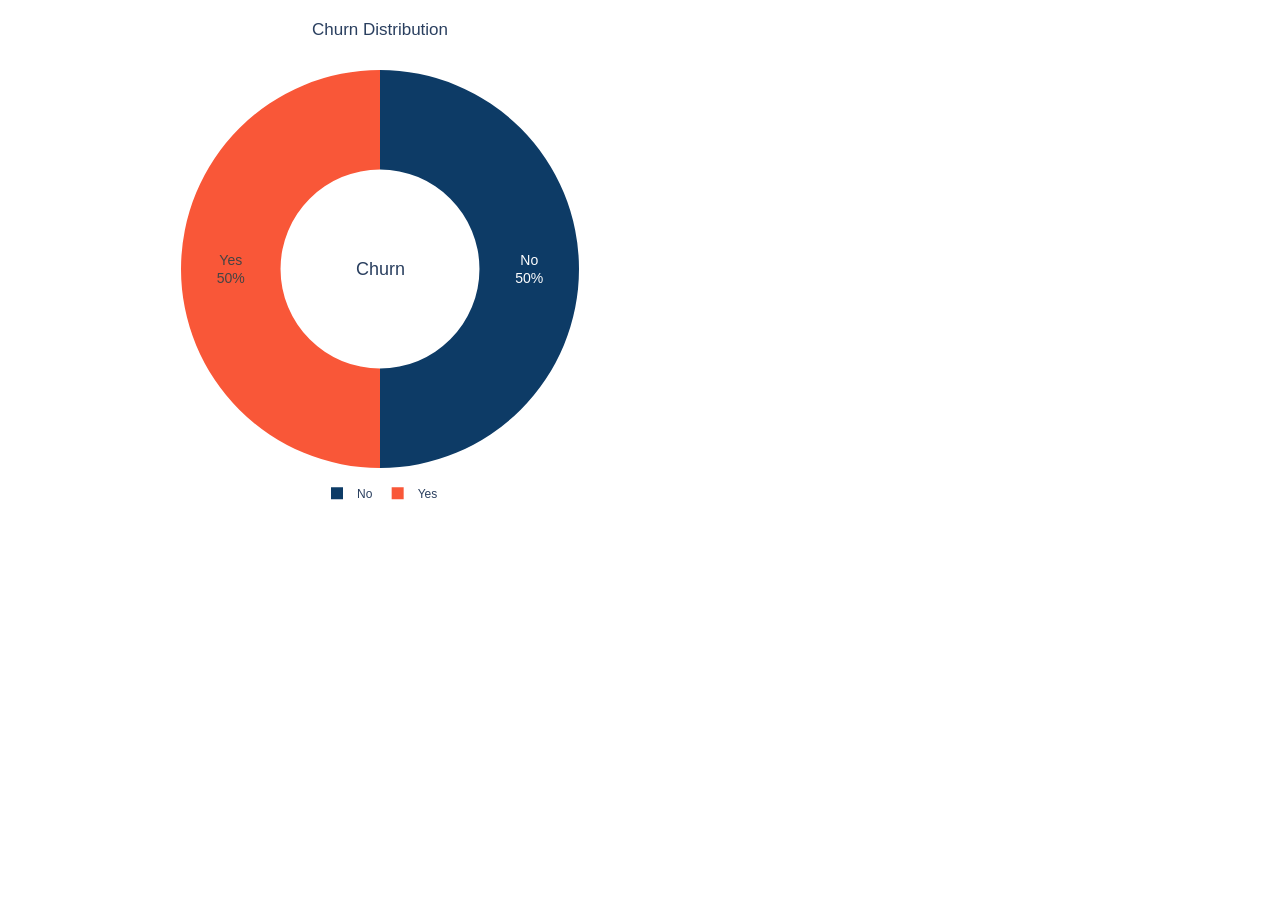
==== website/assets/graphs/cell024_out01.html @ 718bc784 "Update website and notebook" ====
<!doctype html>
<html>
<head>
  <meta charset="utf-8" />
  <meta name="viewport" content="width=device-width, initial-scale=1" />
  <script src="https://cdn.plot.ly/plotly-2.35.2.min.js"></script>
  <style>html,body,#plot{margin:0;height:100%;width:100%;background:#fff;}</style>
</head>
<body>
  <div id="plot"></div>
  <script>
    Plotly.newPlot('plot', [{"hole": 0.5, "hoverinfo": "label+percent+name", "labels": ["No", "Yes"], "marker": {"colors": ["#0D3B66", "#F95738"]}, "name": "Churn", "sort": false, "textfont": {"size": 14}, "textinfo": "percent+label", "type": "pie", "values": {"bdata": "KxRNBw==", "dtype": "i2"}}], {"annotations": [{"font": {"size": 18}, "showarrow": false, "text": "Churn", "x": 0.5, "y": 0.5}], "height": 520, "legend": {"orientation": "h", "x": 0.5, "xanchor": "center", "y": -0.1, "yanchor": "bottom"}, "margin": {"b": 40, "l": 40, "r": 40, "t": 70}, "template": {"data": {"bar": [{"error_x": {"color": "#2a3f5f"}, "error_y": {"color": "#2a3f5f"}, "marker": {"line": {"color": "white", "width": 0.5}, "pattern": {"fillmode": "overlay", "size": 10, "solidity": 0.2}}, "type": "bar"}], "barpolar": [{"marker": {"line": {"color": "white", "width": 0.5}, "pattern": {"fillmode": "overlay", "size": 10, "solidity": 0.2}}, "type": "barpolar"}], "carpet": [{"aaxis": {"endlinecolor": "#2a3f5f", "gridcolor": "#C8D4E3", "linecolor": "#C8D4E3", "minorgridcolor": "#C8D4E3", "startlinecolor": "#2a3f5f"}, "baxis": {"endlinecolor": "#2a3f5f", "gridcolor": "#C8D4E3", "linecolor": "#C8D4E3", "minorgridcolor": "#C8D4E3", "startlinecolor": "#2a3f5f"}, "type": "carpet"}], "choropleth": [{"colorbar": {"outlinewidth": 0, "ticks": ""}, "type": "choropleth"}], "contour": [{"colorbar": {"outlinewidth": 0, "ticks": ""}, "colorscale": [[0, "#0d0887"], [0.1111111111111111, "#46039f"], [0.2222222222222222, "#7201a8"], [0.3333333333333333, "#9c179e"], [0.4444444444444444, "#bd3786"], [0.5555555555555556, "#d8576b"], [0.6666666666666666, "#ed7953"], [0.7777777777777778, "#fb9f3a"], [0.8888888888888888, "#fdca26"], [1, "#f0f921"]], "type": "contour"}], "contourcarpet": [{"colorbar": {"outlinewidth": 0, "ticks": ""}, "type": "contourcarpet"}], "heatmap": [{"colorbar": {"outlinewidth": 0, "ticks": ""}, "colorscale": [[0, "#0d0887"], [0.1111111111111111, "#46039f"], [0.2222222222222222, "#7201a8"], [0.3333333333333333, "#9c179e"], [0.4444444444444444, "#bd3786"], [0.5555555555555556, "#d8576b"], [0.6666666666666666, "#ed7953"], [0.7777777777777778, "#fb9f3a"], [0.8888888888888888, "#fdca26"], [1, "#f0f921"]], "type": "heatmap"}], "histogram": [{"marker": {"pattern": {"fillmode": "overlay", "size": 10, "solidity": 0.2}}, "type": "histogram"}], "histogram2d": [{"colorbar": {"outlinewidth": 0, "ticks": ""}, "colorscale": [[0, "#0d0887"], [0.1111111111111111, "#46039f"], [0.2222222222222222, "#7201a8"], [0.3333333333333333, "#9c179e"], [0.4444444444444444, "#bd3786"], [0.5555555555555556, "#d8576b"], [0.6666666666666666, "#ed7953"], [0.7777777777777778, "#fb9f3a"], [0.8888888888888888, "#fdca26"], [1, "#f0f921"]], "type": "histogram2d"}], "histogram2dcontour": [{"colorbar": {"outlinewidth": 0, "ticks": ""}, "colorscale": [[0, "#0d0887"], [0.1111111111111111, "#46039f"], [0.2222222222222222, "#7201a8"], [0.3333333333333333, "#9c179e"], [0.4444444444444444, "#bd3786"], [0.5555555555555556, "#d8576b"], [0.6666666666666666, "#ed7953"], [0.7777777777777778, "#fb9f3a"], [0.8888888888888888, "#fdca26"], [1, "#f0f921"]], "type": "histogram2dcontour"}], "mesh3d": [{"colorbar": {"outlinewidth": 0, "ticks": ""}, "type": "mesh3d"}], "parcoords": [{"line": {"colorbar": {"outlinewidth": 0, "ticks": ""}}, "type": "parcoords"}], "pie": [{"automargin": true, "type": "pie"}], "scatter": [{"fillpattern": {"fillmode": "overlay", "size": 10, "solidity": 0.2}, "type": "scatter"}], "scatter3d": [{"line": {"colorbar": {"outlinewidth": 0, "ticks": ""}}, "marker": {"colorbar": {"outlinewidth": 0, "ticks": ""}}, "type": "scatter3d"}], "scattercarpet": [{"marker": {"colorbar": {"outlinewidth": 0, "ticks": ""}}, "type": "scattercarpet"}], "scattergeo": [{"marker": {"colorbar": {"outlinewidth": 0, "ticks": ""}}, "type": "scattergeo"}], "scattergl": [{"marker": {"colorbar": {"outlinewidth": 0, "ticks": ""}}, "type": "scattergl"}], "scattermap": [{"marker": {"colorbar": {"outlinewidth": 0, "ticks": ""}}, "type": "scattermap"}], "scattermapbox": [{"marker": {"colorbar": {"outlinewidth": 0, "ticks": ""}}, "type": "scattermapbox"}], "scatterpolar": [{"marker": {"colorbar": {"outlinewidth": 0, "ticks": ""}}, "type": "scatterpolar"}], "scatterpolargl": [{"marker": {"colorbar": {"outlinewidth": 0, "ticks": ""}}, "type": "scatterpolargl"}], "scatterternary": [{"marker": {"colorbar": {"outlinewidth": 0, "ticks": ""}}, "type": "scatterternary"}], "surface": [{"colorbar": {"outlinewidth": 0, "ticks": ""}, "colorscale": [[0, "#0d0887"], [0.1111111111111111, "#46039f"], [0.2222222222222222, "#7201a8"], [0.3333333333333333, "#9c179e"], [0.4444444444444444, "#bd3786"], [0.5555555555555556, "#d8576b"], [0.6666666666666666, "#ed7953"], [0.7777777777777778, "#fb9f3a"], [0.8888888888888888, "#fdca26"], [1, "#f0f921"]], "type": "surface"}], "table": [{"cells": {"fill": {"color": "#EBF0F8"}, "line": {"color": "white"}}, "header": {"fill": {"color": "#C8D4E3"}, "line": {"color": "white"}}, "type": "table"}]}, "layout": {"annotationdefaults": {"arrowcolor": "#2a3f5f", "arrowhead": 0, "arrowwidth": 1}, "autotypenumbers": "strict", "coloraxis": {"colorbar": {"outlinewidth": 0, "ticks": ""}}, "colorscale": {"diverging": [[0, "#8e0152"], [0.1, "#c51b7d"], [0.2, "#de77ae"], [0.3, "#f1b6da"], [0.4, "#fde0ef"], [0.5, "#f7f7f7"], [0.6, "#e6f5d0"], [0.7, "#b8e186"], [0.8, "#7fbc41"], [0.9, "#4d9221"], [1, "#276419"]], "sequential": [[0, "#0d0887"], [0.1111111111111111, "#46039f"], [0.2222222222222222, "#7201a8"], [0.3333333333333333, "#9c179e"], [0.4444444444444444, "#bd3786"], [0.5555555555555556, "#d8576b"], [0.6666666666666666, "#ed7953"], [0.7777777777777778, "#fb9f3a"], [0.8888888888888888, "#fdca26"], [1, "#f0f921"]], "sequentialminus": [[0, "#0d0887"], [0.1111111111111111, "#46039f"], [0.2222222222222222, "#7201a8"], [0.3333333333333333, "#9c179e"], [0.4444444444444444, "#bd3786"], [0.5555555555555556, "#d8576b"], [0.6666666666666666, "#ed7953"], [0.7777777777777778, "#fb9f3a"], [0.8888888888888888, "#fdca26"], [1, "#f0f921"]]}, "colorway": ["#636efa", "#EF553B", "#00cc96", "#ab63fa", "#FFA15A", "#19d3f3", "#FF6692", "#B6E880", "#FF97FF", "#FECB52"], "font": {"color": "#2a3f5f"}, "geo": {"bgcolor": "white", "lakecolor": "white", "landcolor": "white", "showlakes": true, "showland": true, "subunitcolor": "#C8D4E3"}, "hoverlabel": {"align": "left"}, "hovermode": "closest", "mapbox": {"style": "light"}, "paper_bgcolor": "white", "plot_bgcolor": "white", "polar": {"angularaxis": {"gridcolor": "#EBF0F8", "linecolor": "#EBF0F8", "ticks": ""}, "bgcolor": "white", "radialaxis": {"gridcolor": "#EBF0F8", "linecolor": "#EBF0F8", "ticks": ""}}, "scene": {"xaxis": {"backgroundcolor": "white", "gridcolor": "#DFE8F3", "gridwidth": 2, "linecolor": "#EBF0F8", "showbackground": true, "ticks": "", "zerolinecolor": "#EBF0F8"}, "yaxis": {"backgroundcolor": "white", "gridcolor": "#DFE8F3", "gridwidth": 2, "linecolor": "#EBF0F8", "showbackground": true, "ticks": "", "zerolinecolor": "#EBF0F8"}, "zaxis": {"backgroundcolor": "white", "gridcolor": "#DFE8F3", "gridwidth": 2, "linecolor": "#EBF0F8", "showbackground": true, "ticks": "", "zerolinecolor": "#EBF0F8"}}, "shapedefaults": {"line": {"color": "#2a3f5f"}}, "ternary": {"aaxis": {"gridcolor": "#DFE8F3", "linecolor": "#A2B1C6", "ticks": ""}, "baxis": {"gridcolor": "#DFE8F3", "linecolor": "#A2B1C6", "ticks": ""}, "bgcolor": "white", "caxis": {"gridcolor": "#DFE8F3", "linecolor": "#A2B1C6", "ticks": ""}}, "title": {"x": 0.05}, "xaxis": {"automargin": true, "gridcolor": "#EBF0F8", "linecolor": "#EBF0F8", "ticks": "", "title": {"standoff": 15}, "zerolinecolor": "#EBF0F8", "zerolinewidth": 2}, "yaxis": {"automargin": true, "gridcolor": "#EBF0F8", "linecolor": "#EBF0F8", "ticks": "", "title": {"standoff": 15}, "zerolinecolor": "#EBF0F8", "zerolinewidth": 2}}}, "title": {"text": "Churn Distribution", "x": 0.5}, "width": 760, "xaxis": {"anchor": "y", "domain": [0, 1]}, "yaxis": {"anchor": "x", "domain": [0, 1]}}, {responsive:true});
  </script>
</body>
</html>
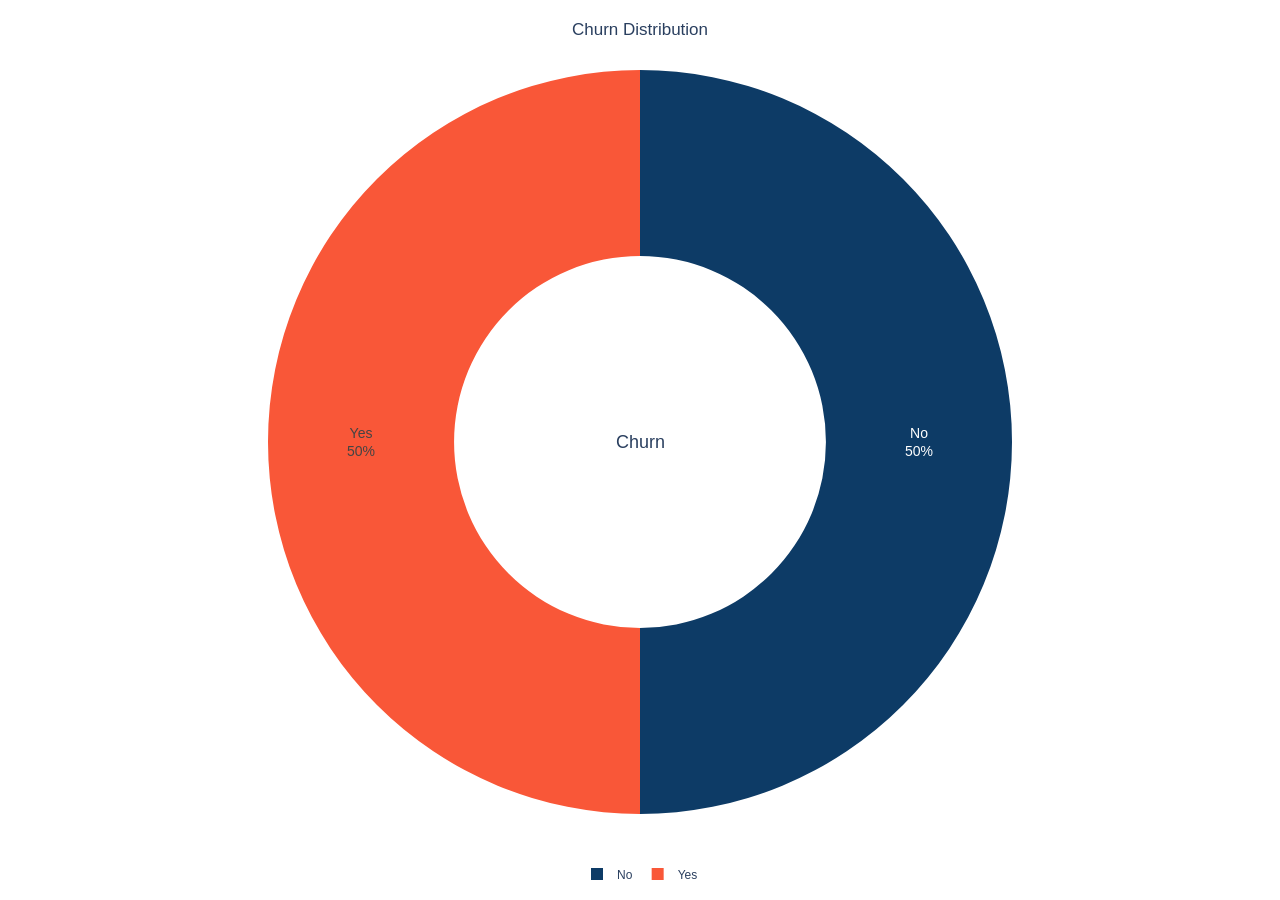
==== commit 65845fba: "Improve chart responsiveness and add churn reduction insights" ====
--- a/website/assets/graphs/cell024_out01.html
+++ b/website/assets/graphs/cell024_out01.html
@@ -4,12 +4,20 @@
   <meta charset="utf-8" />
   <meta name="viewport" content="width=device-width, initial-scale=1" />
   <script src="https://cdn.plot.ly/plotly-2.35.2.min.js"></script>
-  <style>html,body,#plot{margin:0;height:100%;width:100%;background:#fff;}</style>
+  <style>
+    html, body { margin: 0; width: 100%; height: 100%; overflow: hidden; background: #fff; }
+    #plot { width: 100%; height: 100%; }
+  </style>
 </head>
 <body>
   <div id="plot"></div>
   <script>
-    Plotly.newPlot('plot', [{"hole": 0.5, "hoverinfo": "label+percent+name", "labels": ["No", "Yes"], "marker": {"colors": ["#0D3B66", "#F95738"]}, "name": "Churn", "sort": false, "textfont": {"size": 14}, "textinfo": "percent+label", "type": "pie", "values": {"bdata": "KxRNBw==", "dtype": "i2"}}], {"annotations": [{"font": {"size": 18}, "showarrow": false, "text": "Churn", "x": 0.5, "y": 0.5}], "height": 520, "legend": {"orientation": "h", "x": 0.5, "xanchor": "center", "y": -0.1, "yanchor": "bottom"}, "margin": {"b": 40, "l": 40, "r": 40, "t": 70}, "template": {"data": {"bar": [{"error_x": {"color": "#2a3f5f"}, "error_y": {"color": "#2a3f5f"}, "marker": {"line": {"color": "white", "width": 0.5}, "pattern": {"fillmode": "overlay", "size": 10, "solidity": 0.2}}, "type": "bar"}], "barpolar": [{"marker": {"line": {"color": "white", "width": 0.5}, "pattern": {"fillmode": "overlay", "size": 10, "solidity": 0.2}}, "type": "barpolar"}], "carpet": [{"aaxis": {"endlinecolor": "#2a3f5f", "gridcolor": "#C8D4E3", "linecolor": "#C8D4E3", "minorgridcolor": "#C8D4E3", "startlinecolor": "#2a3f5f"}, "baxis": {"endlinecolor": "#2a3f5f", "gridcolor": "#C8D4E3", "linecolor": "#C8D4E3", "minorgridcolor": "#C8D4E3", "startlinecolor": "#2a3f5f"}, "type": "carpet"}], "choropleth": [{"colorbar": {"outlinewidth": 0, "ticks": ""}, "type": "choropleth"}], "contour": [{"colorbar": {"outlinewidth": 0, "ticks": ""}, "colorscale": [[0, "#0d0887"], [0.1111111111111111, "#46039f"], [0.2222222222222222, "#7201a8"], [0.3333333333333333, "#9c179e"], [0.4444444444444444, "#bd3786"], [0.5555555555555556, "#d8576b"], [0.6666666666666666, "#ed7953"], [0.7777777777777778, "#fb9f3a"], [0.8888888888888888, "#fdca26"], [1, "#f0f921"]], "type": "contour"}], "contourcarpet": [{"colorbar": {"outlinewidth": 0, "ticks": ""}, "type": "contourcarpet"}], "heatmap": [{"colorbar": {"outlinewidth": 0, "ticks": ""}, "colorscale": [[0, "#0d0887"], [0.1111111111111111, "#46039f"], [0.2222222222222222, "#7201a8"], [0.3333333333333333, "#9c179e"], [0.4444444444444444, "#bd3786"], [0.5555555555555556, "#d8576b"], [0.6666666666666666, "#ed7953"], [0.7777777777777778, "#fb9f3a"], [0.8888888888888888, "#fdca26"], [1, "#f0f921"]], "type": "heatmap"}], "histogram": [{"marker": {"pattern": {"fillmode": "overlay", "size": 10, "solidity": 0.2}}, "type": "histogram"}], "histogram2d": [{"colorbar": {"outlinewidth": 0, "ticks": ""}, "colorscale": [[0, "#0d0887"], [0.1111111111111111, "#46039f"], [0.2222222222222222, "#7201a8"], [0.3333333333333333, "#9c179e"], [0.4444444444444444, "#bd3786"], [0.5555555555555556, "#d8576b"], [0.6666666666666666, "#ed7953"], [0.7777777777777778, "#fb9f3a"], [0.8888888888888888, "#fdca26"], [1, "#f0f921"]], "type": "histogram2d"}], "histogram2dcontour": [{"colorbar": {"outlinewidth": 0, "ticks": ""}, "colorscale": [[0, "#0d0887"], [0.1111111111111111, "#46039f"], [0.2222222222222222, "#7201a8"], [0.3333333333333333, "#9c179e"], [0.4444444444444444, "#bd3786"], [0.5555555555555556, "#d8576b"], [0.6666666666666666, "#ed7953"], [0.7777777777777778, "#fb9f3a"], [0.8888888888888888, "#fdca26"], [1, "#f0f921"]], "type": "histogram2dcontour"}], "mesh3d": [{"colorbar": {"outlinewidth": 0, "ticks": ""}, "type": "mesh3d"}], "parcoords": [{"line": {"colorbar": {"outlinewidth": 0, "ticks": ""}}, "type": "parcoords"}], "pie": [{"automargin": true, "type": "pie"}], "scatter": [{"fillpattern": {"fillmode": "overlay", "size": 10, "solidity": 0.2}, "type": "scatter"}], "scatter3d": [{"line": {"colorbar": {"outlinewidth": 0, "ticks": ""}}, "marker": {"colorbar": {"outlinewidth": 0, "ticks": ""}}, "type": "scatter3d"}], "scattercarpet": [{"marker": {"colorbar": {"outlinewidth": 0, "ticks": ""}}, "type": "scattercarpet"}], "scattergeo": [{"marker": {"colorbar": {"outlinewidth": 0, "ticks": ""}}, "type": "scattergeo"}], "scattergl": [{"marker": {"colorbar": {"outlinewidth": 0, "ticks": ""}}, "type": "scattergl"}], "scattermap": [{"marker": {"colorbar": {"outlinewidth": 0, "ticks": ""}}, "type": "scattermap"}], "scattermapbox": [{"marker": {"colorbar": {"outlinewidth": 0, "ticks": ""}}, "type": "scattermapbox"}], "scatterpolar": [{"marker": {"colorbar": {"outlinewidth": 0, "ticks": ""}}, "type": "scatterpolar"}], "scatterpolargl": [{"marker": {"colorbar": {"outlinewidth": 0, "ticks": ""}}, "type": "scatterpolargl"}], "scatterternary": [{"marker": {"colorbar": {"outlinewidth": 0, "ticks": ""}}, "type": "scatterternary"}], "surface": [{"colorbar": {"outlinewidth": 0, "ticks": ""}, "colorscale": [[0, "#0d0887"], [0.1111111111111111, "#46039f"], [0.2222222222222222, "#7201a8"], [0.3333333333333333, "#9c179e"], [0.4444444444444444, "#bd3786"], [0.5555555555555556, "#d8576b"], [0.6666666666666666, "#ed7953"], [0.7777777777777778, "#fb9f3a"], [0.8888888888888888, "#fdca26"], [1, "#f0f921"]], "type": "surface"}], "table": [{"cells": {"fill": {"color": "#EBF0F8"}, "line": {"color": "white"}}, "header": {"fill": {"color": "#C8D4E3"}, "line": {"color": "white"}}, "type": "table"}]}, "layout": {"annotationdefaults": {"arrowcolor": "#2a3f5f", "arrowhead": 0, "arrowwidth": 1}, "autotypenumbers": "strict", "coloraxis": {"colorbar": {"outlinewidth": 0, "ticks": ""}}, "colorscale": {"diverging": [[0, "#8e0152"], [0.1, "#c51b7d"], [0.2, "#de77ae"], [0.3, "#f1b6da"], [0.4, "#fde0ef"], [0.5, "#f7f7f7"], [0.6, "#e6f5d0"], [0.7, "#b8e186"], [0.8, "#7fbc41"], [0.9, "#4d9221"], [1, "#276419"]], "sequential": [[0, "#0d0887"], [0.1111111111111111, "#46039f"], [0.2222222222222222, "#7201a8"], [0.3333333333333333, "#9c179e"], [0.4444444444444444, "#bd3786"], [0.5555555555555556, "#d8576b"], [0.6666666666666666, "#ed7953"], [0.7777777777777778, "#fb9f3a"], [0.8888888888888888, "#fdca26"], [1, "#f0f921"]], "sequentialminus": [[0, "#0d0887"], [0.1111111111111111, "#46039f"], [0.2222222222222222, "#7201a8"], [0.3333333333333333, "#9c179e"], [0.4444444444444444, "#bd3786"], [0.5555555555555556, "#d8576b"], [0.6666666666666666, "#ed7953"], [0.7777777777777778, "#fb9f3a"], [0.8888888888888888, "#fdca26"], [1, "#f0f921"]]}, "colorway": ["#636efa", "#EF553B", "#00cc96", "#ab63fa", "#FFA15A", "#19d3f3", "#FF6692", "#B6E880", "#FF97FF", "#FECB52"], "font": {"color": "#2a3f5f"}, "geo": {"bgcolor": "white", "lakecolor": "white", "landcolor": "white", "showlakes": true, "showland": true, "subunitcolor": "#C8D4E3"}, "hoverlabel": {"align": "left"}, "hovermode": "closest", "mapbox": {"style": "light"}, "paper_bgcolor": "white", "plot_bgcolor": "white", "polar": {"angularaxis": {"gridcolor": "#EBF0F8", "linecolor": "#EBF0F8", "ticks": ""}, "bgcolor": "white", "radialaxis": {"gridcolor": "#EBF0F8", "linecolor": "#EBF0F8", "ticks": ""}}, "scene": {"xaxis": {"backgroundcolor": "white", "gridcolor": "#DFE8F3", "gridwidth": 2, "linecolor": "#EBF0F8", "showbackground": true, "ticks": "", "zerolinecolor": "#EBF0F8"}, "yaxis": {"backgroundcolor": "white", "gridcolor": "#DFE8F3", "gridwidth": 2, "linecolor": "#EBF0F8", "showbackground": true, "ticks": "", "zerolinecolor": "#EBF0F8"}, "zaxis": {"backgroundcolor": "white", "gridcolor": "#DFE8F3", "gridwidth": 2, "linecolor": "#EBF0F8", "showbackground": true, "ticks": "", "zerolinecolor": "#EBF0F8"}}, "shapedefaults": {"line": {"color": "#2a3f5f"}}, "ternary": {"aaxis": {"gridcolor": "#DFE8F3", "linecolor": "#A2B1C6", "ticks": ""}, "baxis": {"gridcolor": "#DFE8F3", "linecolor": "#A2B1C6", "ticks": ""}, "bgcolor": "white", "caxis": {"gridcolor": "#DFE8F3", "linecolor": "#A2B1C6", "ticks": ""}}, "title": {"x": 0.05}, "xaxis": {"automargin": true, "gridcolor": "#EBF0F8", "linecolor": "#EBF0F8", "ticks": "", "title": {"standoff": 15}, "zerolinecolor": "#EBF0F8", "zerolinewidth": 2}, "yaxis": {"automargin": true, "gridcolor": "#EBF0F8", "linecolor": "#EBF0F8", "ticks": "", "title": {"standoff": 15}, "zerolinecolor": "#EBF0F8", "zerolinewidth": 2}}}, "title": {"text": "Churn Distribution", "x": 0.5}, "width": 760, "xaxis": {"anchor": "y", "domain": [0, 1]}, "yaxis": {"anchor": "x", "domain": [0, 1]}}, {responsive:true});
+    const data = [{"hole": 0.5, "hoverinfo": "label+percent+name", "labels": ["No", "Yes"], "marker": {"colors": ["#0D3B66", "#F95738"]}, "name": "Churn", "sort": false, "textfont": {"size": 14}, "textinfo": "percent+label", "type": "pie", "values": {"bdata": "KxRNBw==", "dtype": "i2"}}];
+    const layout = {"annotations": [{"font": {"size": 18}, "showarrow": false, "text": "Churn", "x": 0.5, "y": 0.5}], "legend": {"orientation": "h", "x": 0.5, "xanchor": "center", "y": -0.1, "yanchor": "bottom"}, "margin": {"b": 40, "l": 40, "r": 40, "t": 70}, "template": {"data": {"bar": [{"error_x": {"color": "#2a3f5f"}, "error_y": {"color": "#2a3f5f"}, "marker": {"line": {"color": "white", "width": 0.5}, "pattern": {"fillmode": "overlay", "size": 10, "solidity": 0.2}}, "type": "bar"}], "barpolar": [{"marker": {"line": {"color": "white", "width": 0.5}, "pattern": {"fillmode": "overlay", "size": 10, "solidity": 0.2}}, "type": "barpolar"}], "carpet": [{"aaxis": {"endlinecolor": "#2a3f5f", "gridcolor": "#C8D4E3", "linecolor": "#C8D4E3", "minorgridcolor": "#C8D4E3", "startlinecolor": "#2a3f5f"}, "baxis": {"endlinecolor": "#2a3f5f", "gridcolor": "#C8D4E3", "linecolor": "#C8D4E3", "minorgridcolor": "#C8D4E3", "startlinecolor": "#2a3f5f"}, "type": "carpet"}], "choropleth": [{"colorbar": {"outlinewidth": 0, "ticks": ""}, "type": "choropleth"}], "contour": [{"colorbar": {"outlinewidth": 0, "ticks": ""}, "colorscale": [[0, "#0d0887"], [0.1111111111111111, "#46039f"], [0.2222222222222222, "#7201a8"], [0.3333333333333333, "#9c179e"], [0.4444444444444444, "#bd3786"], [0.5555555555555556, "#d8576b"], [0.6666666666666666, "#ed7953"], [0.7777777777777778, "#fb9f3a"], [0.8888888888888888, "#fdca26"], [1, "#f0f921"]], "type": "contour"}], "contourcarpet": [{"colorbar": {"outlinewidth": 0, "ticks": ""}, "type": "contourcarpet"}], "heatmap": [{"colorbar": {"outlinewidth": 0, "ticks": ""}, "colorscale": [[0, "#0d0887"], [0.1111111111111111, "#46039f"], [0.2222222222222222, "#7201a8"], [0.3333333333333333, "#9c179e"], [0.4444444444444444, "#bd3786"], [0.5555555555555556, "#d8576b"], [0.6666666666666666, "#ed7953"], [0.7777777777777778, "#fb9f3a"], [0.8888888888888888, "#fdca26"], [1, "#f0f921"]], "type": "heatmap"}], "histogram": [{"marker": {"pattern": {"fillmode": "overlay", "size": 10, "solidity": 0.2}}, "type": "histogram"}], "histogram2d": [{"colorbar": {"outlinewidth": 0, "ticks": ""}, "colorscale": [[0, "#0d0887"], [0.1111111111111111, "#46039f"], [0.2222222222222222, "#7201a8"], [0.3333333333333333, "#9c179e"], [0.4444444444444444, "#bd3786"], [0.5555555555555556, "#d8576b"], [0.6666666666666666, "#ed7953"], [0.7777777777777778, "#fb9f3a"], [0.8888888888888888, "#fdca26"], [1, "#f0f921"]], "type": "histogram2d"}], "histogram2dcontour": [{"colorbar": {"outlinewidth": 0, "ticks": ""}, "colorscale": [[0, "#0d0887"], [0.1111111111111111, "#46039f"], [0.2222222222222222, "#7201a8"], [0.3333333333333333, "#9c179e"], [0.4444444444444444, "#bd3786"], [0.5555555555555556, "#d8576b"], [0.6666666666666666, "#ed7953"], [0.7777777777777778, "#fb9f3a"], [0.8888888888888888, "#fdca26"], [1, "#f0f921"]], "type": "histogram2dcontour"}], "mesh3d": [{"colorbar": {"outlinewidth": 0, "ticks": ""}, "type": "mesh3d"}], "parcoords": [{"line": {"colorbar": {"outlinewidth": 0, "ticks": ""}}, "type": "parcoords"}], "pie": [{"automargin": true, "type": "pie"}], "scatter": [{"fillpattern": {"fillmode": "overlay", "size": 10, "solidity": 0.2}, "type": "scatter"}], "scatter3d": [{"line": {"colorbar": {"outlinewidth": 0, "ticks": ""}}, "marker": {"colorbar": {"outlinewidth": 0, "ticks": ""}}, "type": "scatter3d"}], "scattercarpet": [{"marker": {"colorbar": {"outlinewidth": 0, "ticks": ""}}, "type": "scattercarpet"}], "scattergeo": [{"marker": {"colorbar": {"outlinewidth": 0, "ticks": ""}}, "type": "scattergeo"}], "scattergl": [{"marker": {"colorbar": {"outlinewidth": 0, "ticks": ""}}, "type": "scattergl"}], "scattermap": [{"marker": {"colorbar": {"outlinewidth": 0, "ticks": ""}}, "type": "scattermap"}], "scattermapbox": [{"marker": {"colorbar": {"outlinewidth": 0, "ticks": ""}}, "type": "scattermapbox"}], "scatterpolar": [{"marker": {"colorbar": {"outlinewidth": 0, "ticks": ""}}, "type": "scatterpolar"}], "scatterpolargl": [{"marker": {"colorbar": {"outlinewidth": 0, "ticks": ""}}, "type": "scatterpolargl"}], "scatterternary": [{"marker": {"colorbar": {"outlinewidth": 0, "ticks": ""}}, "type": "scatterternary"}], "surface": [{"colorbar": {"outlinewidth": 0, "ticks": ""}, "colorscale": [[0, "#0d0887"], [0.1111111111111111, "#46039f"], [0.2222222222222222, "#7201a8"], [0.3333333333333333, "#9c179e"], [0.4444444444444444, "#bd3786"], [0.5555555555555556, "#d8576b"], [0.6666666666666666, "#ed7953"], [0.7777777777777778, "#fb9f3a"], [0.8888888888888888, "#fdca26"], [1, "#f0f921"]], "type": "surface"}], "table": [{"cells": {"fill": {"color": "#EBF0F8"}, "line": {"color": "white"}}, "header": {"fill": {"color": "#C8D4E3"}, "line": {"color": "white"}}, "type": "table"}]}, "layout": {"annotationdefaults": {"arrowcolor": "#2a3f5f", "arrowhead": 0, "arrowwidth": 1}, "autotypenumbers": "strict", "coloraxis": {"colorbar": {"outlinewidth": 0, "ticks": ""}}, "colorscale": {"diverging": [[0, "#8e0152"], [0.1, "#c51b7d"], [0.2, "#de77ae"], [0.3, "#f1b6da"], [0.4, "#fde0ef"], [0.5, "#f7f7f7"], [0.6, "#e6f5d0"], [0.7, "#b8e186"], [0.8, "#7fbc41"], [0.9, "#4d9221"], [1, "#276419"]], "sequential": [[0, "#0d0887"], [0.1111111111111111, "#46039f"], [0.2222222222222222, "#7201a8"], [0.3333333333333333, "#9c179e"], [0.4444444444444444, "#bd3786"], [0.5555555555555556, "#d8576b"], [0.6666666666666666, "#ed7953"], [0.7777777777777778, "#fb9f3a"], [0.8888888888888888, "#fdca26"], [1, "#f0f921"]], "sequentialminus": [[0, "#0d0887"], [0.1111111111111111, "#46039f"], [0.2222222222222222, "#7201a8"], [0.3333333333333333, "#9c179e"], [0.4444444444444444, "#bd3786"], [0.5555555555555556, "#d8576b"], [0.6666666666666666, "#ed7953"], [0.7777777777777778, "#fb9f3a"], [0.8888888888888888, "#fdca26"], [1, "#f0f921"]]}, "colorway": ["#636efa", "#EF553B", "#00cc96", "#ab63fa", "#FFA15A", "#19d3f3", "#FF6692", "#B6E880", "#FF97FF", "#FECB52"], "font": {"color": "#2a3f5f"}, "geo": {"bgcolor": "white", "lakecolor": "white", "landcolor": "white", "showlakes": true, "showland": true, "subunitcolor": "#C8D4E3"}, "hoverlabel": {"align": "left"}, "hovermode": "closest", "mapbox": {"style": "light"}, "paper_bgcolor": "white", "plot_bgcolor": "white", "polar": {"angularaxis": {"gridcolor": "#EBF0F8", "linecolor": "#EBF0F8", "ticks": ""}, "bgcolor": "white", "radialaxis": {"gridcolor": "#EBF0F8", "linecolor": "#EBF0F8", "ticks": ""}}, "scene": {"xaxis": {"backgroundcolor": "white", "gridcolor": "#DFE8F3", "gridwidth": 2, "linecolor": "#EBF0F8", "showbackground": true, "ticks": "", "zerolinecolor": "#EBF0F8"}, "yaxis": {"backgroundcolor": "white", "gridcolor": "#DFE8F3", "gridwidth": 2, "linecolor": "#EBF0F8", "showbackground": true, "ticks": "", "zerolinecolor": "#EBF0F8"}, "zaxis": {"backgroundcolor": "white", "gridcolor": "#DFE8F3", "gridwidth": 2, "linecolor": "#EBF0F8", "showbackground": true, "ticks": "", "zerolinecolor": "#EBF0F8"}}, "shapedefaults": {"line": {"color": "#2a3f5f"}}, "ternary": {"aaxis": {"gridcolor": "#DFE8F3", "linecolor": "#A2B1C6", "ticks": ""}, "baxis": {"gridcolor": "#DFE8F3", "linecolor": "#A2B1C6", "ticks": ""}, "bgcolor": "white", "caxis": {"gridcolor": "#DFE8F3", "linecolor": "#A2B1C6", "ticks": ""}}, "title": {"x": 0.05}, "xaxis": {"automargin": true, "gridcolor": "#EBF0F8", "linecolor": "#EBF0F8", "ticks": "", "title": {"standoff": 15}, "zerolinecolor": "#EBF0F8", "zerolinewidth": 2}, "yaxis": {"automargin": true, "gridcolor": "#EBF0F8", "linecolor": "#EBF0F8", "ticks": "", "title": {"standoff": 15}, "zerolinecolor": "#EBF0F8", "zerolinewidth": 2}}}, "title": {"text": "Churn Distribution", "x": 0.5}, "xaxis": {"anchor": "y", "domain": [0, 1]}, "yaxis": {"anchor": "x", "domain": [0, 1]}, "autosize": true};
+    const config = { responsive: true, displayModeBar: false };
+    Plotly.newPlot('plot', data, layout, config).then(() => {
+      window.addEventListener('resize', () => Plotly.Plots.resize('plot'));
+    });
   </script>
 </body>
 </html>
